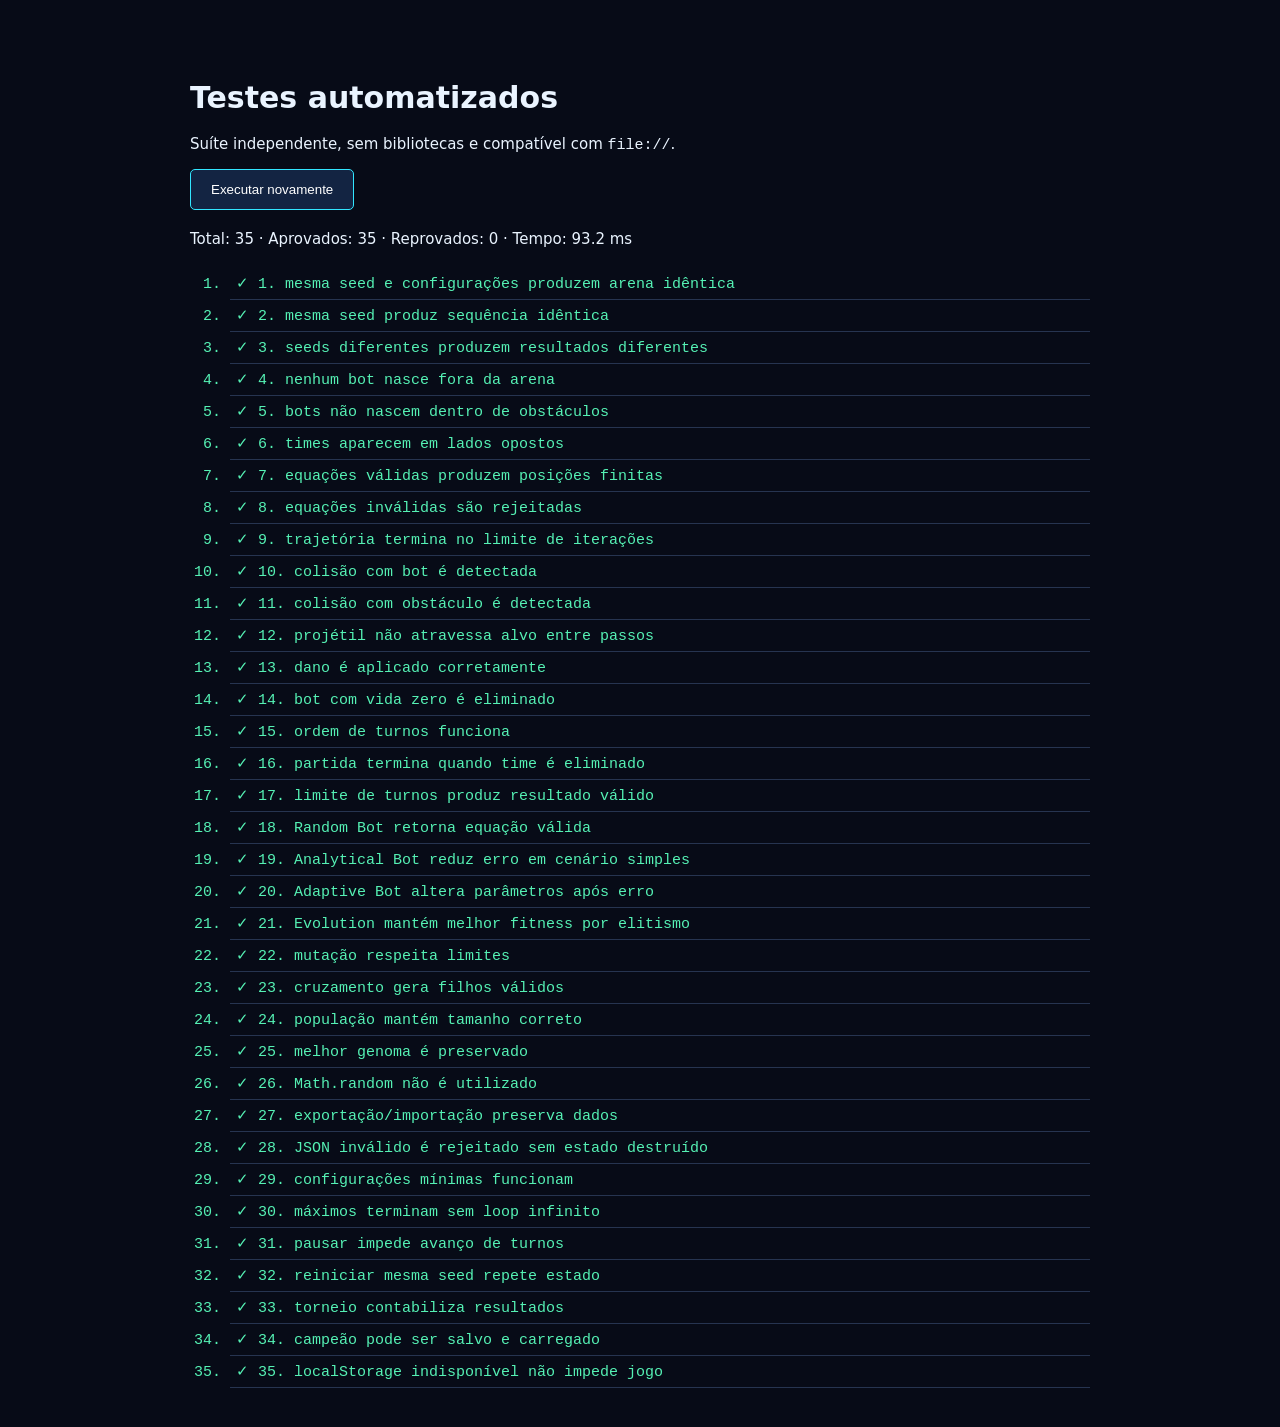
==== tests/test-runner.html @ 87dc74c6 "feat: criar jogo Equation Arena completo" ====
<!doctype html><html lang="pt-BR"><head><meta charset="utf-8"><meta name="viewport" content="width=device-width"><title>Testes — Equation Arena</title><style>body{background:#070b17;color:#eaf4ff;font:15px system-ui;max-width:900px;margin:40px auto;padding:20px}button{padding:12px 20px;background:#132442;color:#fff;border:1px solid #32e6ff;border-radius:5px}.summary{display:flex;gap:25px;margin:20px 0}.pass{color:#55f1b4}.fail{color:#ff658f}li{font-family:monospace;padding:6px;border-bottom:1px solid #263450}</style></head><body><h1>Testes automatizados</h1><p>Suíte independente, sem bibliotecas e compatível com <code>file://</code>.</p><button id="run">Executar novamente</button><div id="summary" class="summary" aria-live="polite"></div><ol id="results"></ol>
<script src="../js/prng.js"></script><script src="../js/math-utils.js"></script><script src="../js/equation.js"></script><script src="../js/bot.js"></script><script src="../js/arena.js"></script><script src="../js/projectile.js"></script><script src="../js/evolution-engine.js"></script><script src="../js/bot-strategies.js"></script><script src="../js/game-engine.js"></script><script src="../js/storage.js"></script><script src="../js/io.js"></script><script src="game-tests.js"></script></body></html>
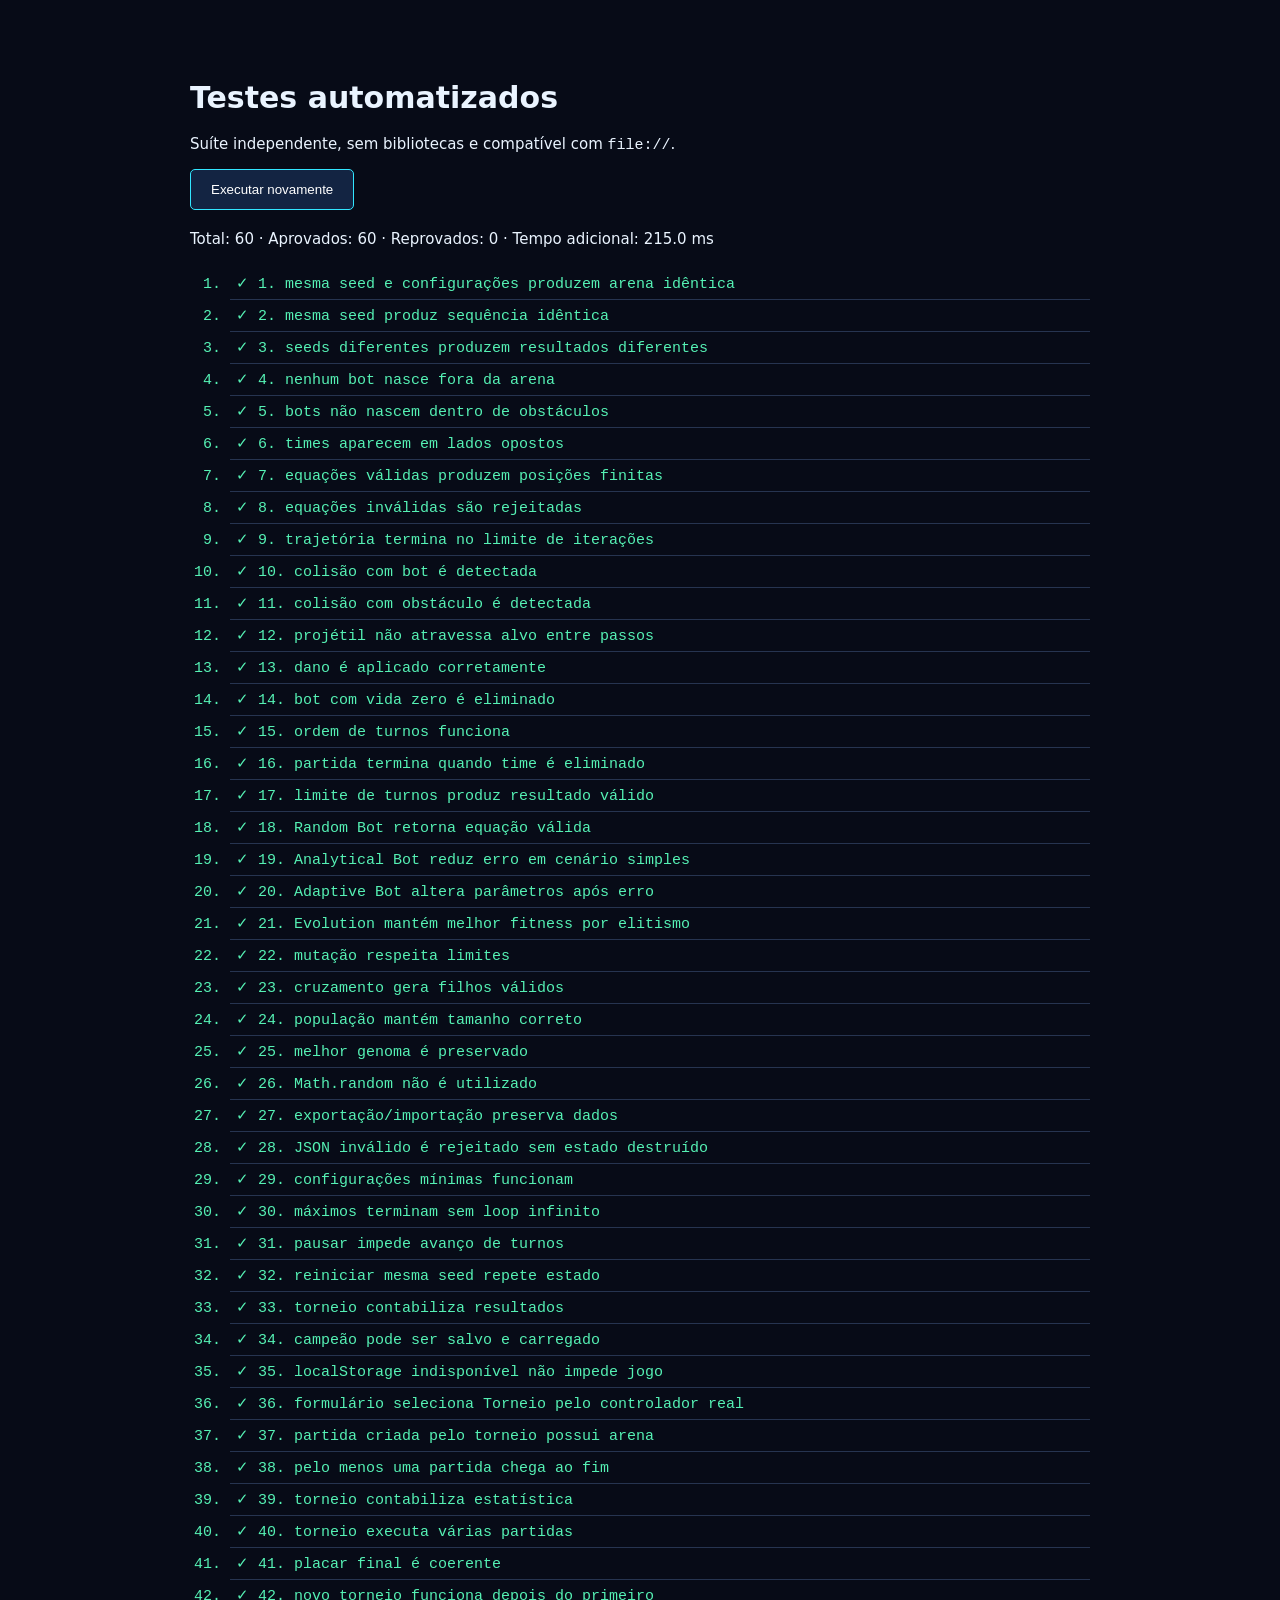
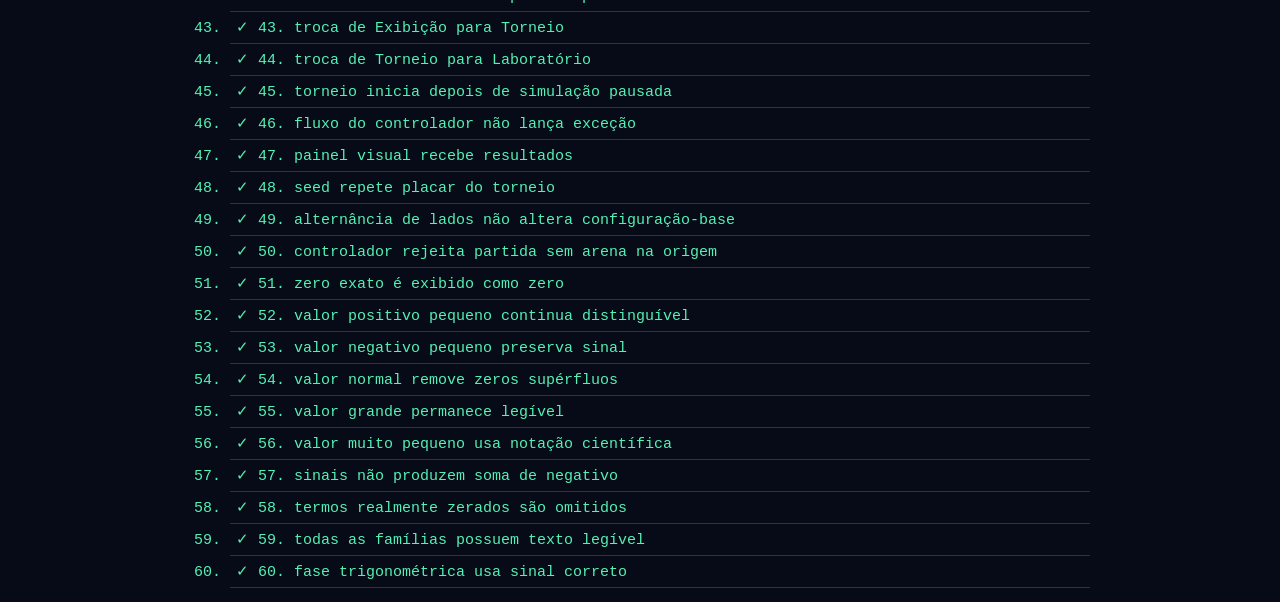
==== commit 69f53515: "fix: corrigir torneio e formatar equações" ====
--- a/tests/test-runner.html
+++ b/tests/test-runner.html
@@ -1,2 +1,2 @@
 <!doctype html><html lang="pt-BR"><head><meta charset="utf-8"><meta name="viewport" content="width=device-width"><title>Testes — Equation Arena</title><style>body{background:#070b17;color:#eaf4ff;font:15px system-ui;max-width:900px;margin:40px auto;padding:20px}button{padding:12px 20px;background:#132442;color:#fff;border:1px solid #32e6ff;border-radius:5px}.summary{display:flex;gap:25px;margin:20px 0}.pass{color:#55f1b4}.fail{color:#ff658f}li{font-family:monospace;padding:6px;border-bottom:1px solid #263450}</style></head><body><h1>Testes automatizados</h1><p>Suíte independente, sem bibliotecas e compatível com <code>file://</code>.</p><button id="run">Executar novamente</button><div id="summary" class="summary" aria-live="polite"></div><ol id="results"></ol>
-<script src="../js/prng.js"></script><script src="../js/math-utils.js"></script><script src="../js/equation.js"></script><script src="../js/bot.js"></script><script src="../js/arena.js"></script><script src="../js/projectile.js"></script><script src="../js/evolution-engine.js"></script><script src="../js/bot-strategies.js"></script><script src="../js/game-engine.js"></script><script src="../js/storage.js"></script><script src="../js/io.js"></script><script src="game-tests.js"></script></body></html>
+<script src="../js/prng.js"></script><script src="../js/math-utils.js"></script><script src="../js/equation.js"></script><script src="../js/bot.js"></script><script src="../js/arena.js"></script><script src="../js/projectile.js"></script><script src="../js/evolution-engine.js"></script><script src="../js/bot-strategies.js"></script><script src="../js/game-engine.js"></script><script src="../js/tournament-controller.js"></script><script src="../js/storage.js"></script><script src="../js/io.js"></script><script src="game-tests.js"></script><script src="tournament-integration-tests.js"></script></body></html>
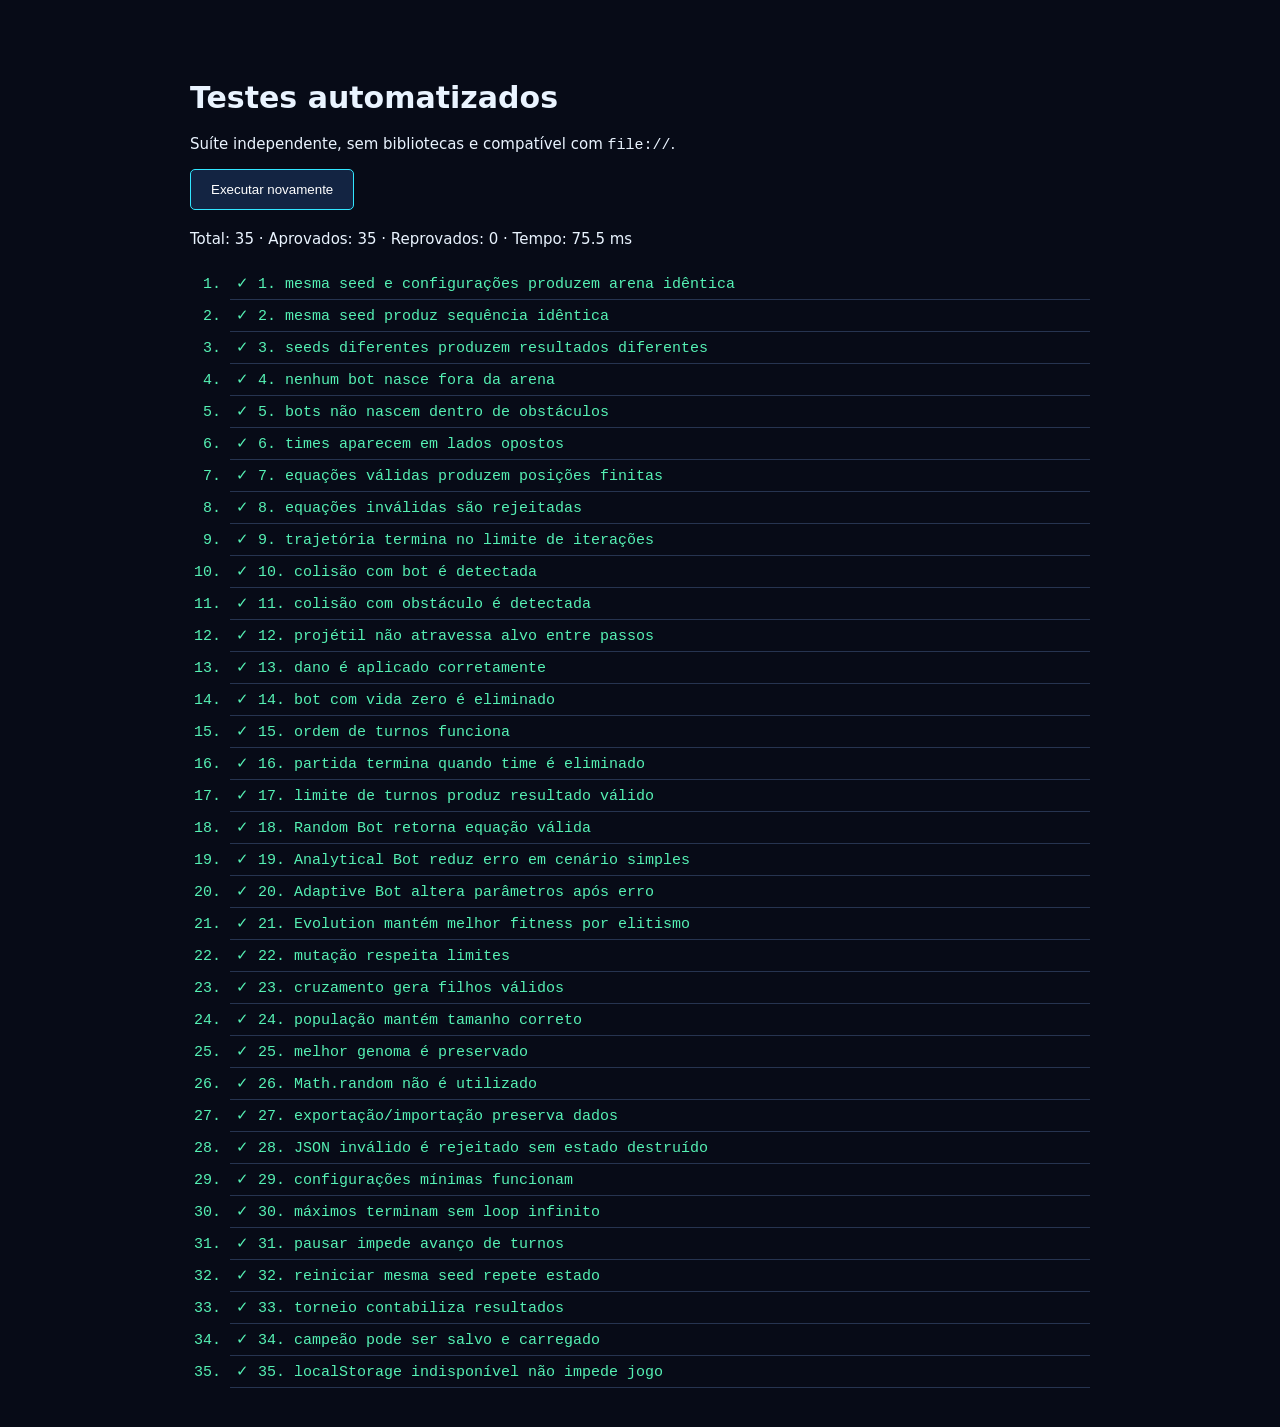
==== commit 26ed6428: "Merge branch 'main' into codex/criar-jogo-de-batalhas-matematicas-entre-bots-sxamhe" ====
--- a/tests/test-runner.html
+++ b/tests/test-runner.html
@@ -1,2 +1,3 @@
 <!doctype html><html lang="pt-BR"><head><meta charset="utf-8"><meta name="viewport" content="width=device-width"><title>Testes — Equation Arena</title><style>body{background:#070b17;color:#eaf4ff;font:15px system-ui;max-width:900px;margin:40px auto;padding:20px}button{padding:12px 20px;background:#132442;color:#fff;border:1px solid #32e6ff;border-radius:5px}.summary{display:flex;gap:25px;margin:20px 0}.pass{color:#55f1b4}.fail{color:#ff658f}li{font-family:monospace;padding:6px;border-bottom:1px solid #263450}</style></head><body><h1>Testes automatizados</h1><p>Suíte independente, sem bibliotecas e compatível com <code>file://</code>.</p><button id="run">Executar novamente</button><div id="summary" class="summary" aria-live="polite"></div><ol id="results"></ol>
 <script src="../js/prng.js"></script><script src="../js/math-utils.js"></script><script src="../js/equation.js"></script><script src="../js/bot.js"></script><script src="../js/arena.js"></script><script src="../js/projectile.js"></script><script src="../js/evolution-engine.js"></script><script src="../js/bot-strategies.js"></script><script src="../js/game-engine.js"></script><script src="../js/tournament-controller.js"></script><script src="../js/storage.js"></script><script src="../js/io.js"></script><script src="game-tests.js"></script><script src="tournament-integration-tests.js"></script></body></html>
+<script src="../js/prng.js"></script><script src="../js/math-utils.js"></script><script src="../js/equation.js"></script><script src="../js/bot.js"></script><script src="../js/arena.js"></script><script src="../js/projectile.js"></script><script src="../js/evolution-engine.js"></script><script src="../js/bot-strategies.js"></script><script src="../js/game-engine.js"></script><script src="../js/storage.js"></script><script src="../js/io.js"></script><script src="game-tests.js"></script></body></html>
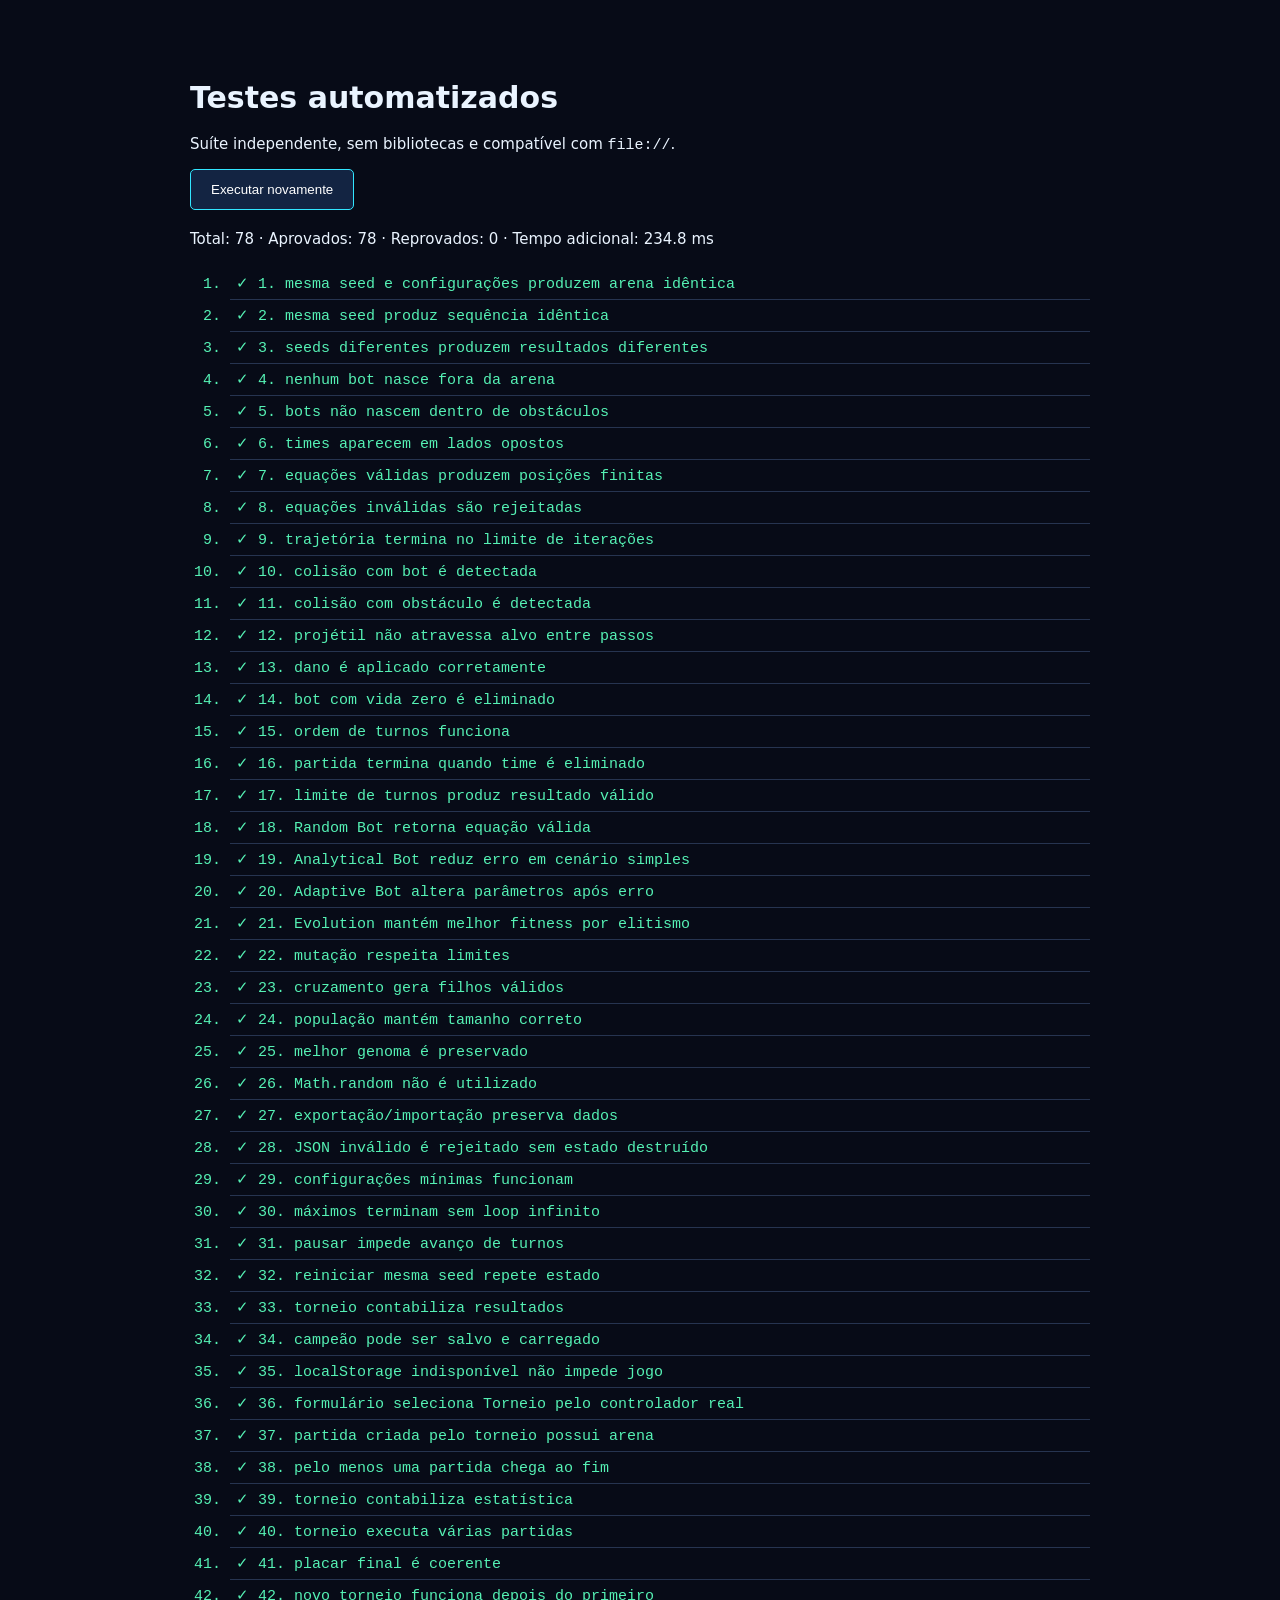
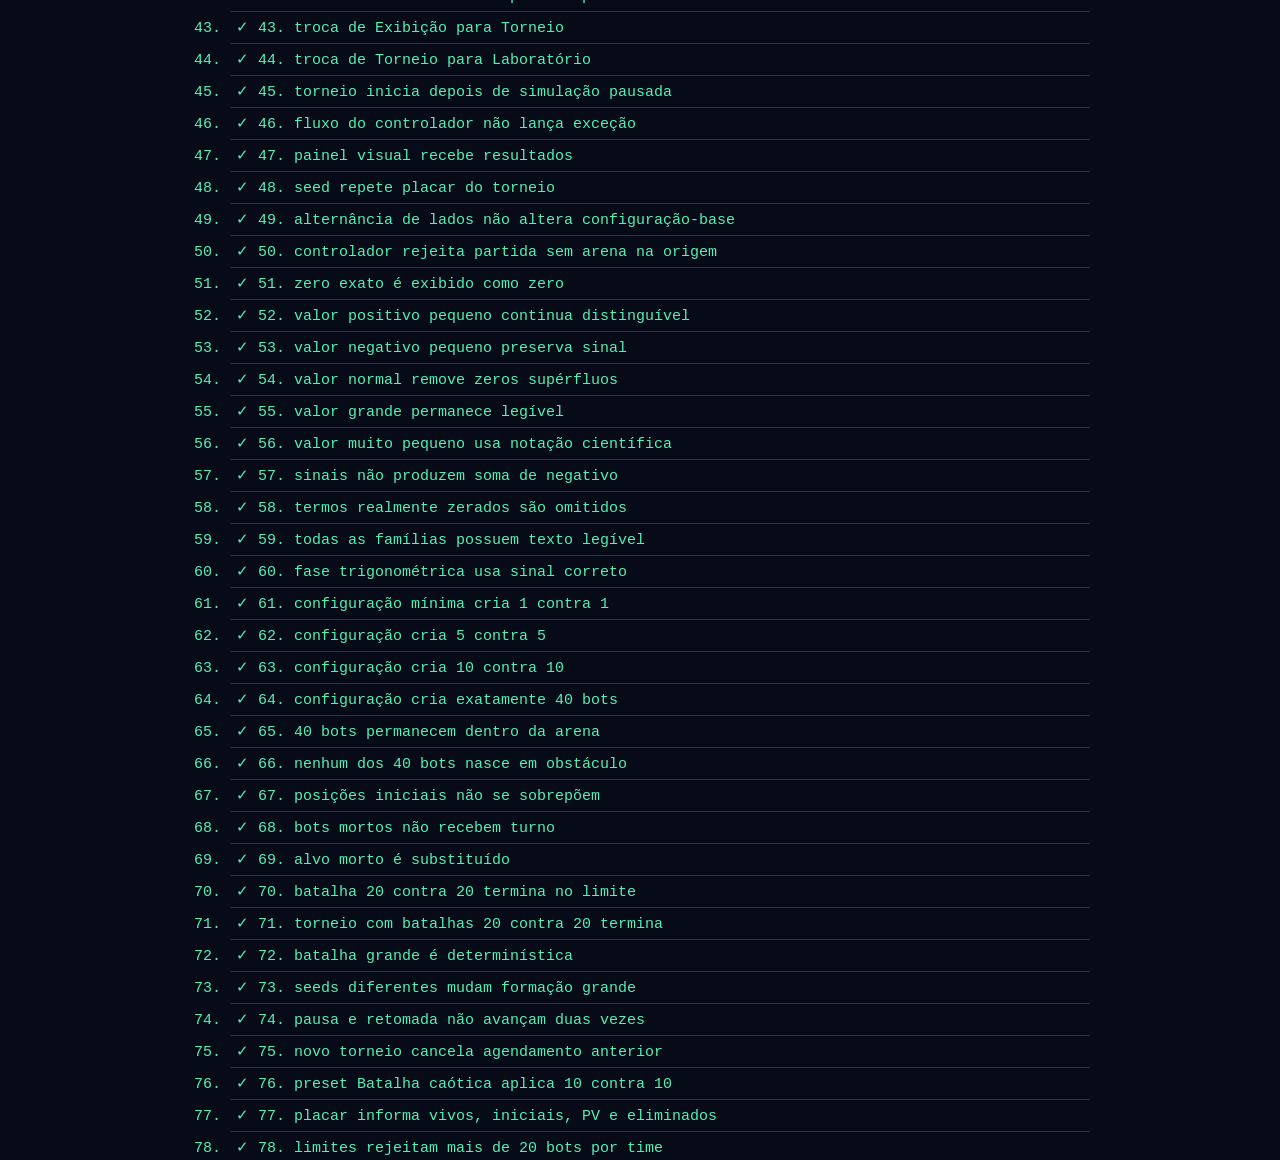
==== commit 83c4b50c: "feat: expandir batalhas para vinte bots" ====
--- a/tests/test-runner.html
+++ b/tests/test-runner.html
@@ -1,3 +1,2 @@
 <!doctype html><html lang="pt-BR"><head><meta charset="utf-8"><meta name="viewport" content="width=device-width"><title>Testes — Equation Arena</title><style>body{background:#070b17;color:#eaf4ff;font:15px system-ui;max-width:900px;margin:40px auto;padding:20px}button{padding:12px 20px;background:#132442;color:#fff;border:1px solid #32e6ff;border-radius:5px}.summary{display:flex;gap:25px;margin:20px 0}.pass{color:#55f1b4}.fail{color:#ff658f}li{font-family:monospace;padding:6px;border-bottom:1px solid #263450}</style></head><body><h1>Testes automatizados</h1><p>Suíte independente, sem bibliotecas e compatível com <code>file://</code>.</p><button id="run">Executar novamente</button><div id="summary" class="summary" aria-live="polite"></div><ol id="results"></ol>
 <script src="../js/prng.js"></script><script src="../js/math-utils.js"></script><script src="../js/equation.js"></script><script src="../js/bot.js"></script><script src="../js/arena.js"></script><script src="../js/projectile.js"></script><script src="../js/evolution-engine.js"></script><script src="../js/bot-strategies.js"></script><script src="../js/game-engine.js"></script><script src="../js/tournament-controller.js"></script><script src="../js/storage.js"></script><script src="../js/io.js"></script><script src="game-tests.js"></script><script src="tournament-integration-tests.js"></script></body></html>
-<script src="../js/prng.js"></script><script src="../js/math-utils.js"></script><script src="../js/equation.js"></script><script src="../js/bot.js"></script><script src="../js/arena.js"></script><script src="../js/projectile.js"></script><script src="../js/evolution-engine.js"></script><script src="../js/bot-strategies.js"></script><script src="../js/game-engine.js"></script><script src="../js/storage.js"></script><script src="../js/io.js"></script><script src="game-tests.js"></script></body></html>
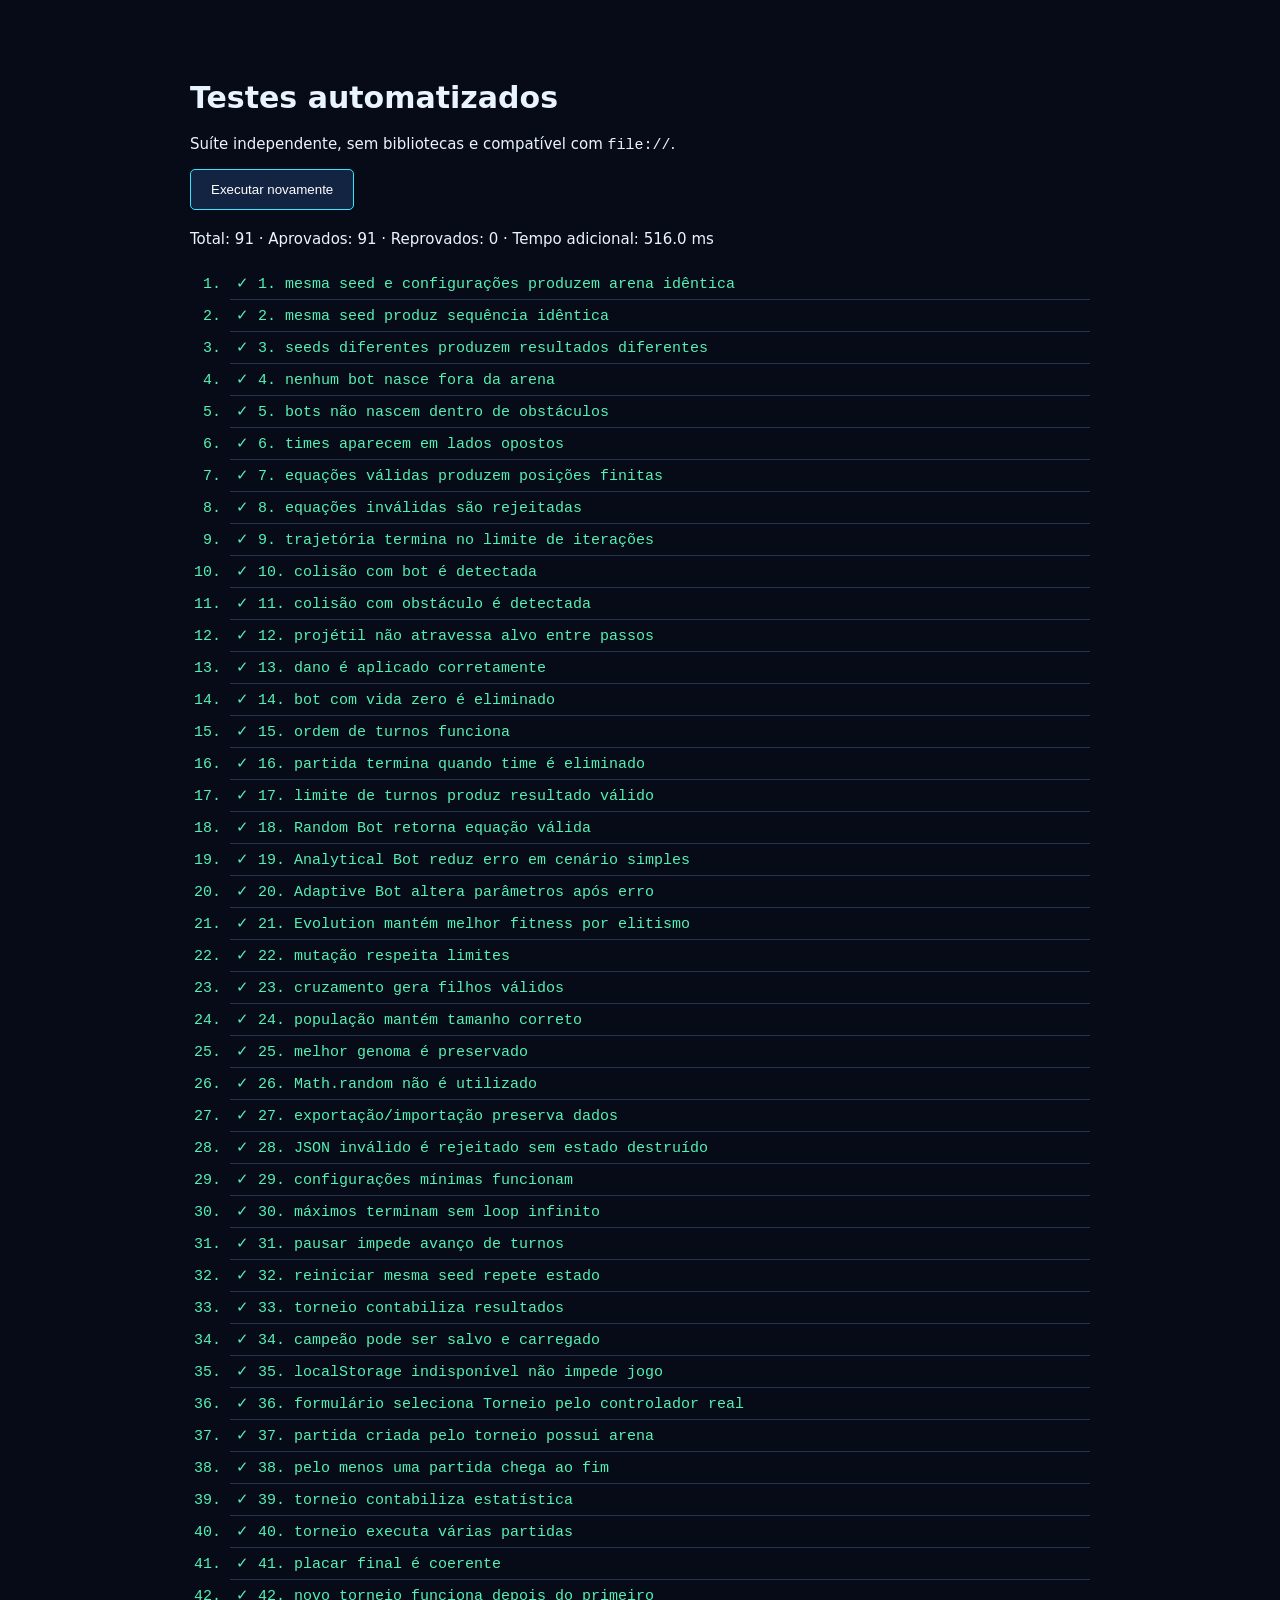
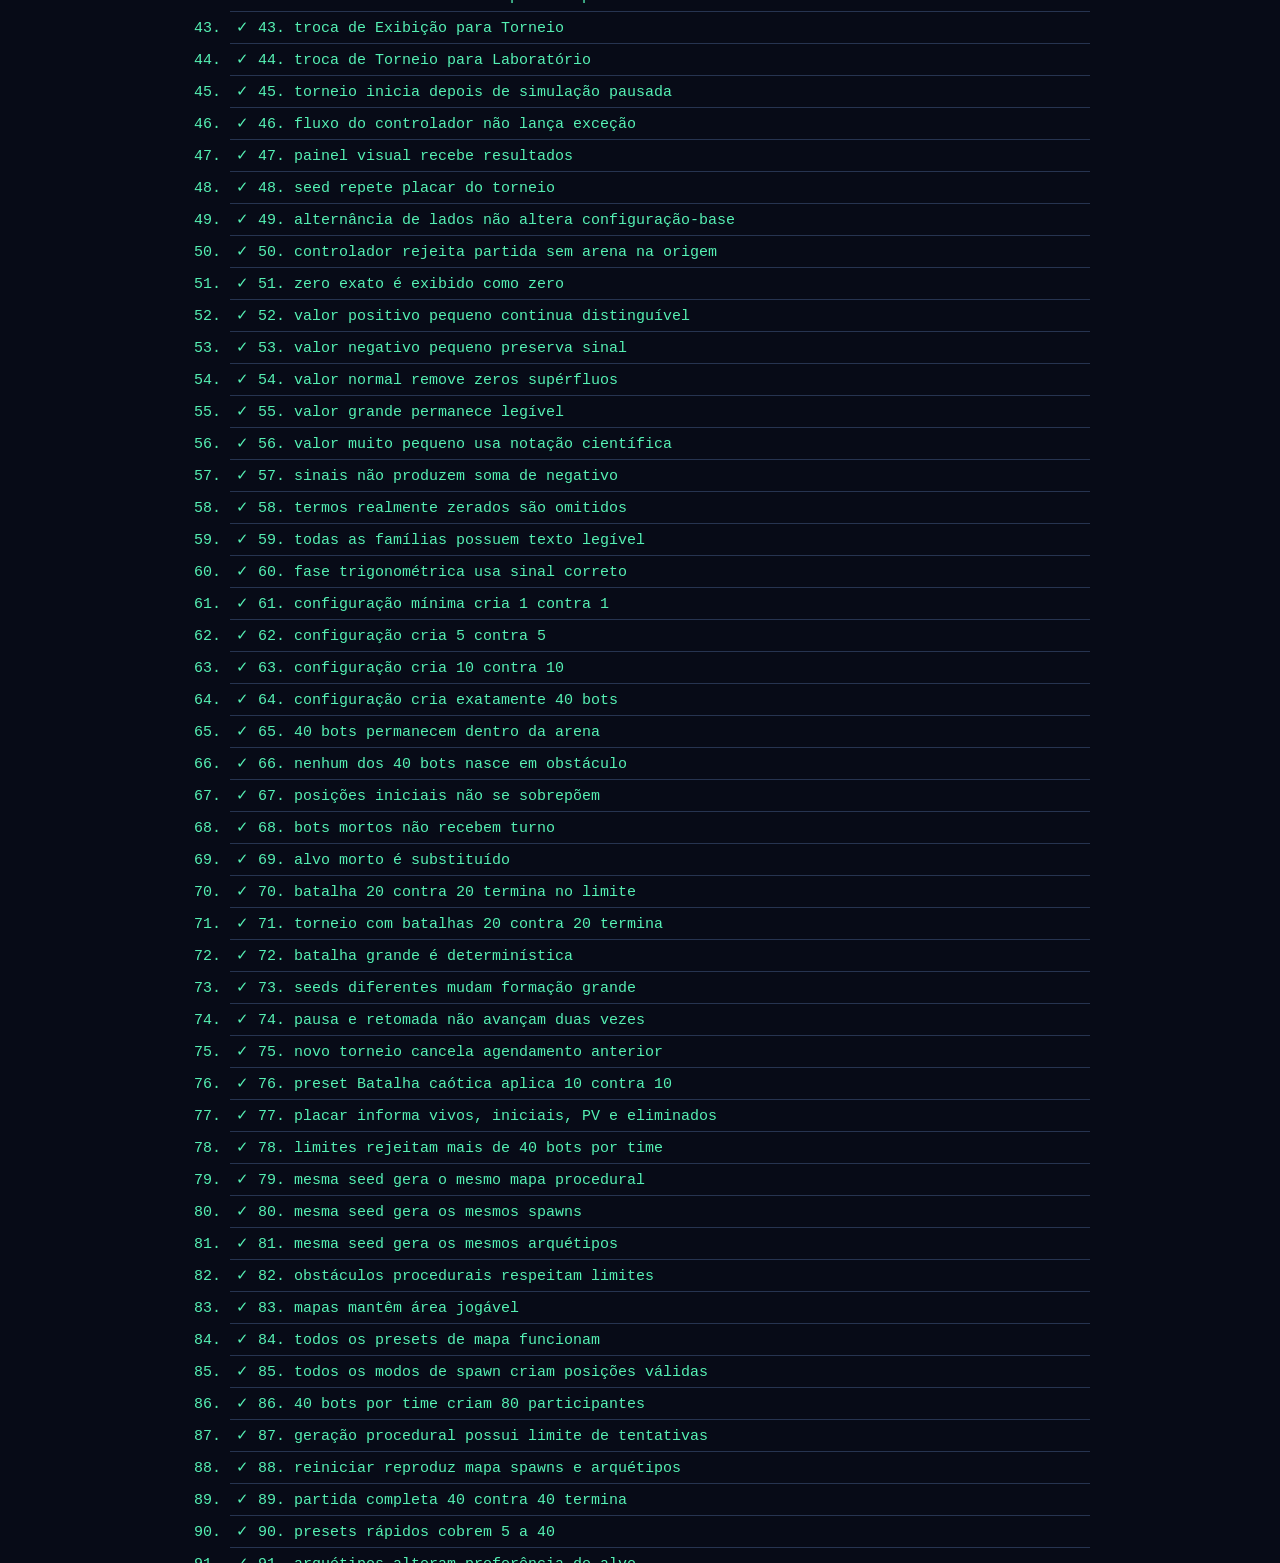
==== commit b53b8576: "feat: adicionar mapas procedurais e arquétipos" ====
--- a/tests/test-runner.html
+++ b/tests/test-runner.html
@@ -1,2 +1,2 @@
 <!doctype html><html lang="pt-BR"><head><meta charset="utf-8"><meta name="viewport" content="width=device-width"><title>Testes — Equation Arena</title><style>body{background:#070b17;color:#eaf4ff;font:15px system-ui;max-width:900px;margin:40px auto;padding:20px}button{padding:12px 20px;background:#132442;color:#fff;border:1px solid #32e6ff;border-radius:5px}.summary{display:flex;gap:25px;margin:20px 0}.pass{color:#55f1b4}.fail{color:#ff658f}li{font-family:monospace;padding:6px;border-bottom:1px solid #263450}</style></head><body><h1>Testes automatizados</h1><p>Suíte independente, sem bibliotecas e compatível com <code>file://</code>.</p><button id="run">Executar novamente</button><div id="summary" class="summary" aria-live="polite"></div><ol id="results"></ol>
-<script src="../js/prng.js"></script><script src="../js/math-utils.js"></script><script src="../js/equation.js"></script><script src="../js/bot.js"></script><script src="../js/arena.js"></script><script src="../js/projectile.js"></script><script src="../js/evolution-engine.js"></script><script src="../js/bot-strategies.js"></script><script src="../js/game-engine.js"></script><script src="../js/tournament-controller.js"></script><script src="../js/storage.js"></script><script src="../js/io.js"></script><script src="game-tests.js"></script><script src="tournament-integration-tests.js"></script></body></html>
+<script src="../js/prng.js"></script><script src="../js/math-utils.js"></script><script src="../js/equation.js"></script><script src="../js/bot.js"></script><script src="../js/bot-archetypes.js"></script><script src="../js/map-generator.js"></script><script src="../js/spawn-manager.js"></script><script src="../js/arena.js"></script><script src="../js/projectile.js"></script><script src="../js/evolution-engine.js"></script><script src="../js/bot-strategies.js"></script><script src="../js/game-engine.js"></script><script src="../js/tournament-controller.js"></script><script src="../js/storage.js"></script><script src="../js/io.js"></script><script src="game-tests.js"></script><script src="tournament-integration-tests.js"></script></body></html>
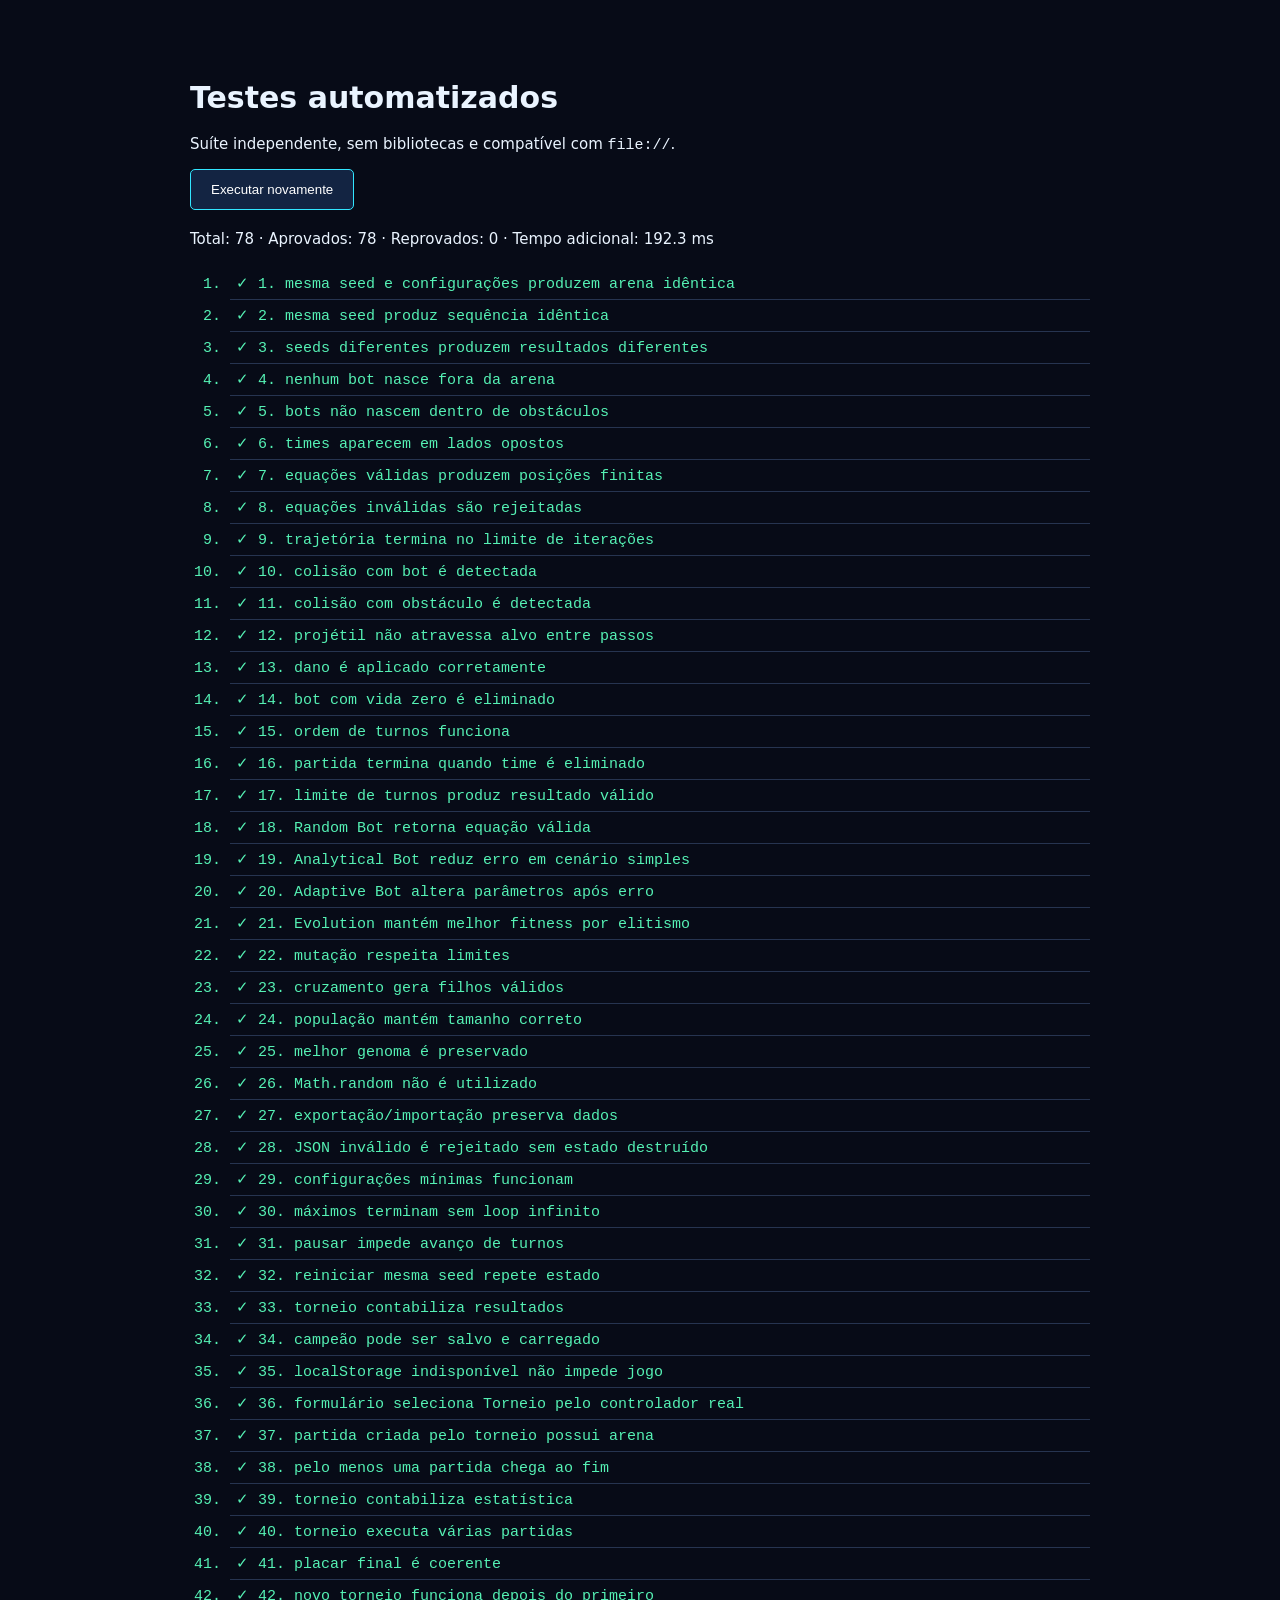
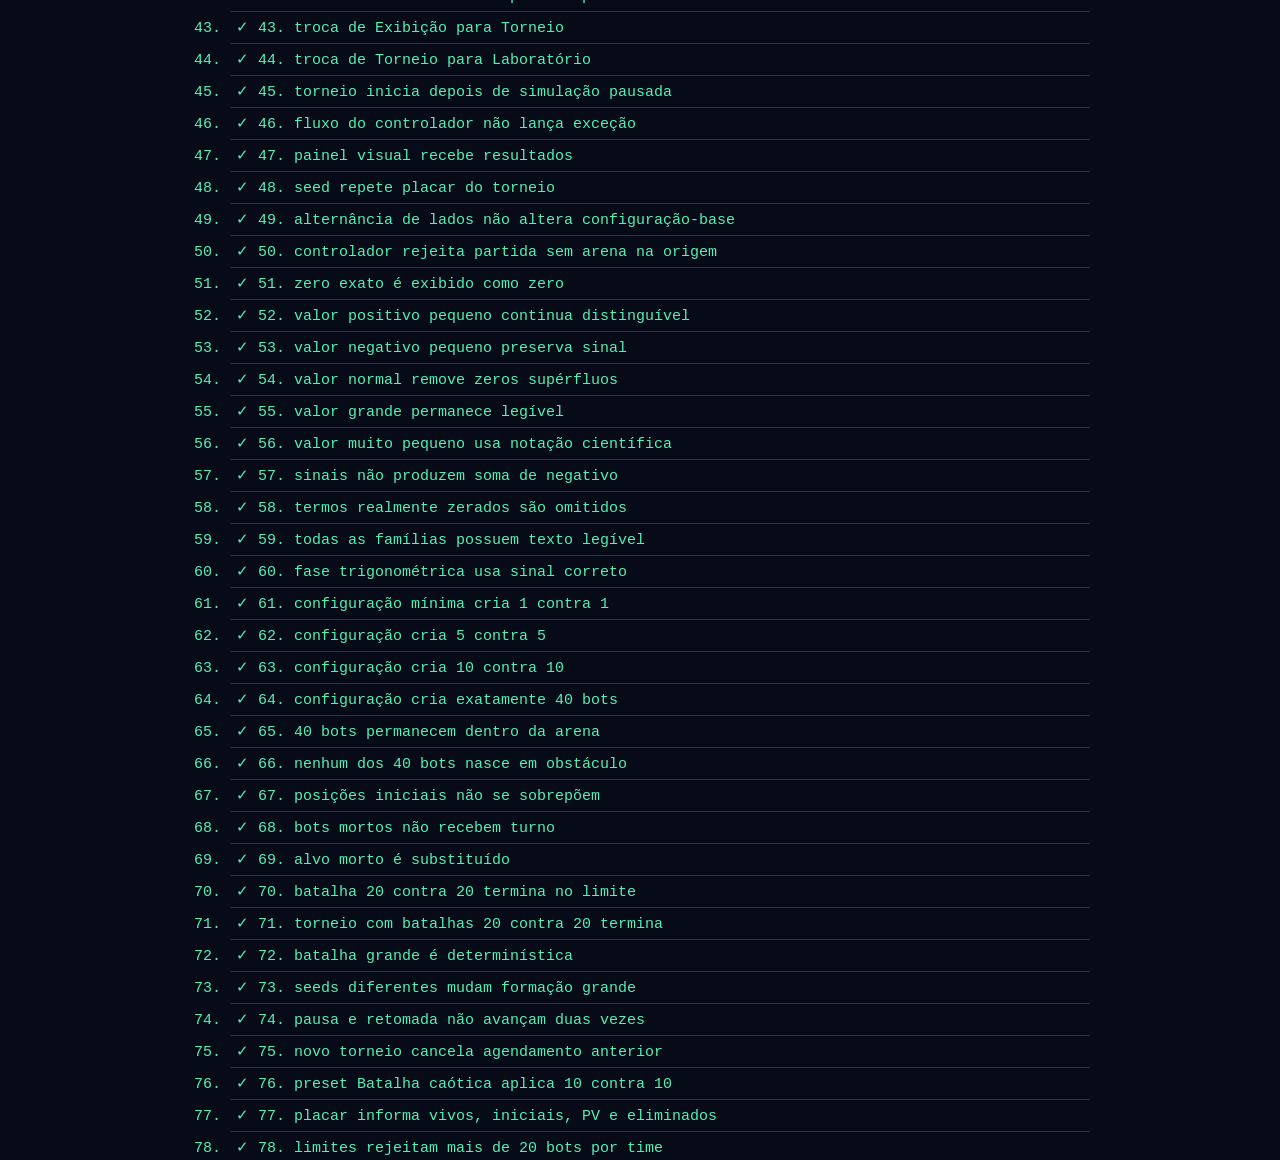
==== commit 905438fb: "Merge branch 'main' into codex/criar-jogo-de-batalhas-matematicas-entre-bots-ldz8lw" ====
--- a/tests/test-runner.html
+++ b/tests/test-runner.html
@@ -1,2 +1,2 @@
 <!doctype html><html lang="pt-BR"><head><meta charset="utf-8"><meta name="viewport" content="width=device-width"><title>Testes — Equation Arena</title><style>body{background:#070b17;color:#eaf4ff;font:15px system-ui;max-width:900px;margin:40px auto;padding:20px}button{padding:12px 20px;background:#132442;color:#fff;border:1px solid #32e6ff;border-radius:5px}.summary{display:flex;gap:25px;margin:20px 0}.pass{color:#55f1b4}.fail{color:#ff658f}li{font-family:monospace;padding:6px;border-bottom:1px solid #263450}</style></head><body><h1>Testes automatizados</h1><p>Suíte independente, sem bibliotecas e compatível com <code>file://</code>.</p><button id="run">Executar novamente</button><div id="summary" class="summary" aria-live="polite"></div><ol id="results"></ol>
-<script src="../js/prng.js"></script><script src="../js/math-utils.js"></script><script src="../js/equation.js"></script><script src="../js/bot.js"></script><script src="../js/bot-archetypes.js"></script><script src="../js/map-generator.js"></script><script src="../js/spawn-manager.js"></script><script src="../js/arena.js"></script><script src="../js/projectile.js"></script><script src="../js/evolution-engine.js"></script><script src="../js/bot-strategies.js"></script><script src="../js/game-engine.js"></script><script src="../js/tournament-controller.js"></script><script src="../js/storage.js"></script><script src="../js/io.js"></script><script src="game-tests.js"></script><script src="tournament-integration-tests.js"></script></body></html>
+<script src="../js/prng.js"></script><script src="../js/math-utils.js"></script><script src="../js/equation.js"></script><script src="../js/bot.js"></script><script src="../js/arena.js"></script><script src="../js/projectile.js"></script><script src="../js/evolution-engine.js"></script><script src="../js/bot-strategies.js"></script><script src="../js/game-engine.js"></script><script src="../js/tournament-controller.js"></script><script src="../js/storage.js"></script><script src="../js/io.js"></script><script src="game-tests.js"></script><script src="tournament-integration-tests.js"></script></body></html>
